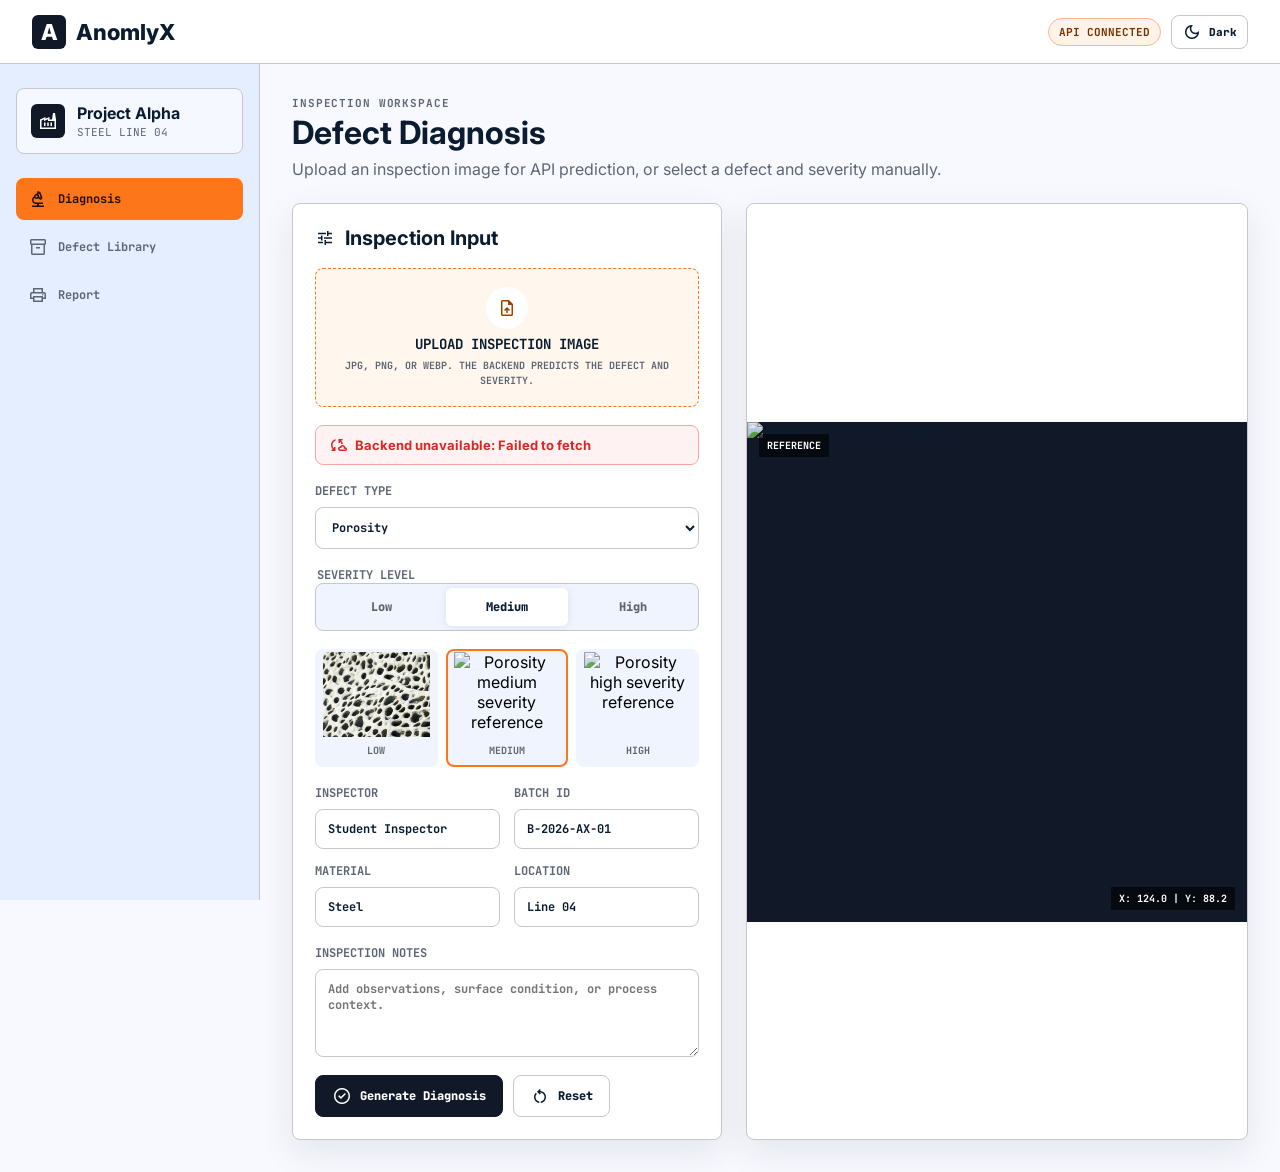
==== frontend/index.html @ fb71ba3e "improved frontend and backend" ====
<!DOCTYPE html>
<html lang="en">
<head>
  <meta charset="UTF-8">
  <meta name="viewport" content="width=device-width, initial-scale=1.0">
  <title>AnomlyX Diagnostic Prototype</title>
  <link rel="preconnect" href="https://fonts.googleapis.com">
  <link rel="preconnect" href="https://fonts.gstatic.com" crossorigin>
  <link href="https://fonts.googleapis.com/css2?family=Inter:wght@400;500;600;700;800&family=JetBrains+Mono:wght@500;700&family=Material+Symbols+Outlined:wght@400&display=swap" rel="stylesheet">
  <link rel="stylesheet" href="styles.css">
</head>
<body>
  <header class="topbar">
    <a class="brand" href="#diagnose" aria-label="AnomlyX home">
      <span class="brand-mark">A</span>
      <span>AnomlyX</span>
    </a>
    <div class="topbar-actions">
      <span class="prototype-badge">API Connected</span>
      <button class="theme-toggle" id="themeToggle" type="button" aria-label="Switch to dark mode">
        <span class="material-symbols-outlined" id="themeIcon">dark_mode</span>
        <span id="themeLabel">Dark</span>
      </button>
    </div>
  </header>

  <main class="app-shell">
    <aside class="sidebar">
      <section class="line-card">
        <span class="material-symbols-outlined">factory</span>
        <div>
          <strong>Project Alpha</strong>
          <small>Steel Line 04</small>
        </div>
      </section>
      <button class="side-link active" data-jump="diagnose">
        <span class="material-symbols-outlined">biotech</span>
        Diagnosis
      </button>
      <button class="side-link" data-jump="library">
        <span class="material-symbols-outlined">inventory_2</span>
        Defect Library
      </button>
      <button class="side-link" data-jump="report">
        <span class="material-symbols-outlined">print</span>
        Report
      </button>
    </aside>

    <section class="content">
      <section class="page active" id="page-diagnose" data-page="diagnose">
        <div class="page-header">
          <div>
            <p class="eyebrow">Inspection workspace</p>
            <h1>Defect Diagnosis</h1>
            <p>Upload an inspection image for API prediction, or select a defect and severity manually.</p>
          </div>
        </div>

        <div class="diagnosis-grid">
          <form class="panel input-panel" id="diagnosisForm">
            <div class="panel-title">
              <span class="material-symbols-outlined">tune</span>
              <h2>Inspection Input</h2>
            </div>

            <label class="upload-box" for="imageInput">
              <span class="material-symbols-outlined">upload_file</span>
              <strong id="uploadLabel">Upload inspection image</strong>
              <small>JPG, PNG, or WEBP. The backend predicts the defect and severity.</small>
              <input id="imageInput" type="file" accept="image/jpeg,image/png,image/webp">
            </label>

            <div class="api-status" id="apiStatus">
              <span class="material-symbols-outlined">cloud_sync</span>
              <span>Backend ready for image prediction.</span>
            </div>

            <label>
              Defect Type
              <select id="defectSelect"></select>
            </label>

            <fieldset>
              <legend>Severity Level</legend>
              <div class="segmented" id="severityGroup">
                <button type="button" data-severity="low">Low</button>
                <button type="button" data-severity="medium" class="active">Medium</button>
                <button type="button" data-severity="high">High</button>
              </div>
            </fieldset>

            <div class="thumb-row" id="severityThumbs" aria-label="Severity references"></div>

            <div class="form-grid">
              <label>
                Inspector
                <input id="inspectorInput" value="Student Inspector">
              </label>
              <label>
                Batch ID
                <input id="batchInput" value="B-2026-AX-01">
              </label>
              <label>
                Material
                <input id="materialInput" value="Steel">
              </label>
              <label>
                Location
                <input id="locationInput" value="Line 04">
              </label>
            </div>

            <label>
              Inspection Notes
              <textarea id="notesInput" rows="4" placeholder="Add observations, surface condition, or process context."></textarea>
            </label>

            <div class="button-row">
              <button type="button" class="primary-action" id="updateBtn">
                <span class="material-symbols-outlined">check_circle</span>
                Generate Diagnosis
              </button>
              <button type="reset" class="ghost-action" id="resetBtn">
                <span class="material-symbols-outlined">restart_alt</span>
                Reset
              </button>
            </div>
          </form>

          <article class="panel result-panel">
            <div class="result-visual">
              <img id="resultImage" alt="Selected defect reference">
              <span class="scan-label" id="resultSourceLabel">Reference</span>
              <span class="coordinate">X: 124.0 | Y: 88.2</span>
            </div>
          </article>
        </div>
      </section>

      <section class="page" id="page-library" data-page="library">
        <div class="page-header">
          <div>
            <p class="eyebrow">Reference database</p>
            <h1>Defect Library</h1>
            <p>Browse known metal defects and use any entry directly in the manual diagnosis workflow.</p>
          </div>
          <label class="search-box">
            <span class="material-symbols-outlined">search</span>
            <input id="librarySearch" placeholder="Search defects">
          </label>
        </div>
        <div class="library-grid" id="libraryGrid"></div>
      </section>

      <section class="page report-page" id="page-report" data-page="report">
        <div class="report-actions no-print">
          <button class="ghost-action" data-jump="diagnose">
            <span class="material-symbols-outlined">arrow_back</span>
            Back to Diagnosis
          </button>
          <button class="primary-action" id="reportPrintBtn">
            <span class="material-symbols-outlined">print</span>
            Print
          </button>
        </div>
        <article class="report-sheet" id="reportSheet">
          <header class="report-header">
            <div>
              <h1>AnomlyX</h1>
              <p>Industrial Metal Defect Diagnostic Report</p>
            </div>
            <div class="report-meta">
              <span id="reportId">AX-0001</span>
              <span id="reportDate"></span>
              <span id="reportInspector"></span>
            </div>
          </header>
          <div class="summary-table">
            <div><small>Defect Type</small><strong id="reportDefect"></strong></div>
            <div><small>Severity</small><strong id="reportSeverity"></strong></div>
            <div><small>Material</small><strong id="reportMaterial"></strong></div>
            <div><small>Batch ID</small><strong id="reportBatch"></strong></div>
          </div>
          <div class="report-content">
            <img id="reportImage" alt="Report defect reference">
            <div>
              <section>
                <h2>Root Cause Analysis</h2>
                <p id="reportRoot"></p>
              </section>
              <section>
                <h2>Recommended Remedy</h2>
                <p id="reportRemedy"></p>
              </section>
              <section>
                <h2>Inspector Notes</h2>
                <p id="reportNotes"></p>
              </section>
            </div>
          </div>
          <section class="report-checklist">
            <h2>Prevention Checklist</h2>
            <ul id="reportPrevention"></ul>
          </section>
        </article>
      </section>
    </section>
  </main>

  <div class="toast" id="toast" role="status" aria-live="polite"></div>

  <script src="script.js"></script>
</body>
</html>
---- frontend/styles.css ----
:root {
  --bg: #f8f9ff;
  --surface: #ffffff;
  --surface-low: #eff4ff;
  --surface-mid: #e5eeff;
  --surface-high: #d3e4fe;
  --text: #0b1c30;
  --muted: #5e6674;
  --border: #c6c6cd;
  --primary: #111827;
  --accent: #9d4300;
  --accent-strong: #fd761a;
  --green: #0f9f6e;
  --amber: #d97706;
  --red: #dc2626;
  --shadow: 0 12px 35px rgba(11, 28, 48, 0.09);
  --topbar-bg: rgba(255, 255, 255, 0.94);
  --line-card-bg: rgba(255, 255, 255, 0.62);
  --input-bg: #ffffff;
  --upload-bg: #fff7ed;
  --icon-surface: #ffffff;
  --badge-bg: #fff2e8;
  --badge-border: #ffb690;
  --badge-text: #783200;
  --radius: 8px;
}

body[data-theme="dark"] {
  --bg: #0f141b;
  --surface: #171d26;
  --surface-low: #202937;
  --surface-mid: #151c26;
  --surface-high: #2b3647;
  --text: #e8edf5;
  --muted: #a8b3c3;
  --border: #354153;
  --primary: #f4f7fb;
  --accent: #f59e0b;
  --accent-strong: #fb923c;
  --green: #34d399;
  --amber: #fbbf24;
  --red: #f87171;
  --shadow: 0 14px 36px rgba(0, 0, 0, 0.36);
  --topbar-bg: rgba(17, 24, 34, 0.94);
  --line-card-bg: rgba(32, 41, 55, 0.78);
  --input-bg: #111827;
  --upload-bg: #241b14;
  --icon-surface: #202937;
  --badge-bg: #241b14;
  --badge-border: #7c3b12;
  --badge-text: #fed7aa;
}

* {
  box-sizing: border-box;
}

html {
  scroll-behavior: smooth;
}

body {
  margin: 0;
  min-height: 100vh;
  background: var(--bg);
  color: var(--text);
  font-family: Inter, system-ui, -apple-system, BlinkMacSystemFont, "Segoe UI", sans-serif;
}

button,
input,
select,
textarea {
  font: inherit;
}

button {
  cursor: pointer;
}

.material-symbols-outlined {
  font-size: 20px;
  vertical-align: middle;
}

.topbar {
  position: sticky;
  top: 0;
  z-index: 20;
  display: flex;
  align-items: center;
  justify-content: space-between;
  height: 64px;
  padding: 0 32px;
  background: var(--topbar-bg);
  border-bottom: 1px solid var(--border);
  backdrop-filter: blur(10px);
}

.brand {
  display: inline-flex;
  align-items: center;
  gap: 10px;
  color: var(--text);
  font-size: 22px;
  font-weight: 800;
  text-decoration: none;
}

.brand-mark {
  display: grid;
  width: 34px;
  height: 34px;
  place-items: center;
  border-radius: 6px;
  background: var(--primary);
  color: var(--surface);
  font-weight: 800;
}

.topnav {
  display: flex;
  align-items: center;
  gap: 18px;
}

.topnav a {
  color: var(--muted);
  font-family: "JetBrains Mono", monospace;
  font-size: 12px;
  font-weight: 700;
  text-decoration: none;
}

.topnav a.active,
.topnav a:hover {
  color: var(--accent);
}

.topbar-actions {
  display: inline-flex;
  align-items: center;
  gap: 10px;
  margin-left: auto;
}

.prototype-badge {
  display: inline-flex;
  align-items: center;
  min-height: 28px;
  padding: 0 10px;
  border: 1px solid var(--badge-border);
  border-radius: 999px;
  background: var(--badge-bg);
  color: var(--badge-text);
  font-family: "JetBrains Mono", monospace;
  font-size: 11px;
  font-weight: 700;
  text-transform: uppercase;
}

.theme-toggle {
  display: inline-flex;
  align-items: center;
  justify-content: center;
  gap: 7px;
  min-height: 34px;
  border: 1px solid var(--border);
  border-radius: var(--radius);
  background: var(--surface);
  color: var(--text);
  padding: 0 10px;
  font-family: "JetBrains Mono", monospace;
  font-size: 11px;
  font-weight: 800;
}

.theme-toggle:hover {
  border-color: var(--accent-strong);
  color: var(--accent);
}

.app-shell {
  display: grid;
  grid-template-columns: 260px minmax(0, 1fr);
  min-height: calc(100vh - 64px);
}

.sidebar {
  position: sticky;
  top: 64px;
  height: calc(100vh - 64px);
  padding: 24px 16px;
  background: var(--surface-mid);
  border-right: 1px solid var(--border);
}

.line-card {
  display: flex;
  align-items: center;
  gap: 12px;
  margin-bottom: 24px;
  padding: 14px;
  border: 1px solid var(--border);
  border-radius: var(--radius);
  background: var(--line-card-bg);
}

.line-card .material-symbols-outlined {
  display: grid;
  width: 34px;
  height: 34px;
  place-items: center;
  border-radius: 6px;
  background: var(--primary);
  color: var(--surface);
}

.line-card strong,
.line-card small {
  display: block;
}

.line-card small {
  margin-top: 2px;
  color: var(--muted);
  font-family: "JetBrains Mono", monospace;
  font-size: 11px;
  text-transform: uppercase;
}

.side-link {
  display: flex;
  width: 100%;
  align-items: center;
  gap: 10px;
  margin-bottom: 6px;
  padding: 11px 12px;
  border: 0;
  border-radius: var(--radius);
  background: transparent;
  color: var(--muted);
  font-family: "JetBrains Mono", monospace;
  font-size: 12px;
  font-weight: 700;
  text-align: left;
}

.side-link.active,
.side-link:hover {
  background: var(--accent-strong);
  color: #241000;
}

.content {
  min-width: 0;
  padding: 32px;
}

.page {
  display: none;
}

.page.active {
  display: block;
}

.page-header {
  display: flex;
  align-items: flex-end;
  justify-content: space-between;
  gap: 24px;
  margin-bottom: 24px;
}

.page-header h1 {
  margin: 4px 0 8px;
  font-size: 32px;
  line-height: 1.16;
}

.page-header p {
  max-width: 760px;
  margin: 0;
  color: var(--muted);
}

.eyebrow {
  margin: 0;
  color: var(--accent);
  font-family: "JetBrains Mono", monospace;
  font-size: 11px;
  font-weight: 700;
  letter-spacing: 0.08em;
  text-transform: uppercase;
}

.diagnosis-grid {
  display: grid;
  grid-template-columns: minmax(320px, 430px) minmax(0, 1fr);
  gap: 24px;
}

.panel {
  border: 1px solid var(--border);
  border-radius: var(--radius);
  background: var(--surface);
  box-shadow: var(--shadow);
}

.input-panel {
  display: flex;
  flex-direction: column;
  gap: 18px;
  padding: 22px;
}

.panel-title {
  display: flex;
  align-items: center;
  gap: 10px;
}

.panel-title h2 {
  margin: 0;
  font-size: 20px;
}

label,
fieldset {
  display: flex;
  flex-direction: column;
  gap: 8px;
  margin: 0;
  border: 0;
  padding: 0;
  color: var(--muted);
  font-family: "JetBrains Mono", monospace;
  font-size: 12px;
  font-weight: 700;
  text-transform: uppercase;
}

input,
select,
textarea {
  width: 100%;
  border: 1px solid var(--border);
  border-radius: var(--radius);
  background: var(--input-bg);
  color: var(--text);
  padding: 11px 12px;
  outline: none;
}

textarea {
  resize: vertical;
}

input:focus,
select:focus,
textarea:focus {
  border-color: var(--accent-strong);
  box-shadow: 0 0 0 3px rgba(253, 118, 26, 0.18);
}

.segmented {
  display: grid;
  grid-template-columns: repeat(3, 1fr);
  gap: 4px;
  padding: 4px;
  border: 1px solid var(--border);
  border-radius: var(--radius);
  background: var(--surface-low);
}

.segmented button {
  min-height: 38px;
  border: 0;
  border-radius: 6px;
  background: transparent;
  color: var(--muted);
  font-weight: 800;
}

.segmented button.active {
  background: var(--surface);
  color: var(--text);
  box-shadow: 0 1px 8px rgba(11, 28, 48, 0.08);
}

.upload-box {
  display: grid;
  gap: 6px;
  place-items: center;
  min-height: 132px;
  padding: 18px;
  border: 1px dashed var(--accent-strong);
  border-radius: var(--radius);
  background: var(--upload-bg);
  color: var(--text);
  text-align: center;
  cursor: pointer;
}

.upload-box .material-symbols-outlined {
  display: grid;
  width: 42px;
  height: 42px;
  place-items: center;
  border-radius: 50%;
  background: var(--icon-surface);
  color: var(--accent);
}

.upload-box strong {
  max-width: 100%;
  overflow: hidden;
  font-size: 14px;
  text-overflow: ellipsis;
  white-space: nowrap;
}

.upload-box small {
  max-width: 360px;
  color: var(--muted);
  line-height: 1.45;
}

.upload-box input {
  position: absolute;
  width: 1px;
  height: 1px;
  opacity: 0;
  pointer-events: none;
}

.api-status {
  display: flex;
  align-items: center;
  gap: 8px;
  min-height: 38px;
  padding: 9px 11px;
  border: 1px solid var(--border);
  border-radius: var(--radius);
  background: var(--surface-low);
  color: var(--muted);
  font-size: 13px;
  font-weight: 700;
}

.api-status[data-status="loading"] {
  border-color: #93c5fd;
  background: #eff6ff;
  color: #1d4ed8;
}

.api-status[data-status="success"] {
  border-color: #86efac;
  background: #f0fdf4;
  color: var(--green);
}

.api-status[data-status="warning"] {
  border-color: #fcd34d;
  background: #fffbeb;
  color: var(--amber);
}

.api-status[data-status="error"] {
  border-color: #fca5a5;
  background: #fef2f2;
  color: var(--red);
}

.thumb-row {
  display: grid;
  grid-template-columns: repeat(3, 1fr);
  gap: 8px;
}

.severity-thumb {
  overflow: hidden;
  border: 2px solid transparent;
  border-radius: var(--radius);
  background: var(--surface-low);
}

.severity-thumb.active {
  border-color: var(--accent-strong);
}

.severity-thumb img {
  display: block;
  width: 100%;
  aspect-ratio: 1.25;
  object-fit: cover;
  filter: grayscale(0.2);
}

.severity-thumb span {
  display: block;
  padding: 7px;
  color: var(--muted);
  font-family: "JetBrains Mono", monospace;
  font-size: 10px;
  font-weight: 700;
  text-align: center;
  text-transform: uppercase;
}

.form-grid {
  display: grid;
  grid-template-columns: repeat(2, minmax(0, 1fr));
  gap: 14px;
}

.button-row {
  display: flex;
  flex-wrap: wrap;
  gap: 10px;
}

.primary-action,
.ghost-action {
  display: inline-flex;
  align-items: center;
  justify-content: center;
  gap: 8px;
  min-height: 42px;
  border-radius: var(--radius);
  padding: 0 16px;
  font-family: "JetBrains Mono", monospace;
  font-size: 12px;
  font-weight: 800;
}

.primary-action {
  border: 1px solid var(--primary);
  background: var(--primary);
  color: var(--surface);
}

.ghost-action {
  border: 1px solid var(--border);
  background: var(--surface);
  color: var(--text);
}

.primary-action:hover,
.ghost-action:hover {
  transform: translateY(-1px);
}

.result-panel {
  display: grid;
  place-items: center;
  overflow: hidden;
}

.result-visual {
  position: relative;
  width: min(100%, 560px);
  aspect-ratio: 1;
  justify-self: center;
  background: var(--primary);
}

.result-visual img {
  display: block;
  width: 100%;
  height: 100%;
  object-fit: cover;
  opacity: 0.9;
}

.scan-label,
.coordinate {
  position: absolute;
  padding: 5px 8px;
  background: rgba(0, 0, 0, 0.62);
  color: white;
  font-family: "JetBrains Mono", monospace;
  font-size: 10px;
  font-weight: 700;
}

.scan-label {
  top: 12px;
  left: 12px;
  text-transform: uppercase;
}

.coordinate {
  right: 12px;
  bottom: 12px;
}

.result-body {
  display: flex;
  flex-direction: column;
  gap: 18px;
  padding: 24px;
}

.result-heading {
  display: flex;
  align-items: flex-start;
  justify-content: space-between;
  gap: 16px;
  border-bottom: 1px solid var(--border);
  padding-bottom: 16px;
}

.result-heading h2 {
  margin: 4px 0 0;
  font-size: 28px;
}

.severity-pill {
  display: inline-flex;
  align-items: center;
  min-height: 30px;
  padding: 0 11px;
  border-radius: 999px;
  font-family: "JetBrains Mono", monospace;
  font-size: 11px;
  font-weight: 800;
  text-transform: uppercase;
}

.severity-pill.low {
  background: #d1fae5;
  color: #065f46;
}

.severity-pill.medium {
  background: #fef3c7;
  color: #92400e;
}

.severity-pill.high {
  background: #fee2e2;
  color: #991b1b;
}

.result-section {
  display: grid;
  grid-template-columns: 30px minmax(0, 1fr);
  gap: 12px;
}

.result-section .material-symbols-outlined {
  color: var(--accent);
}

.result-section h3 {
  margin: 0 0 5px;
  font-size: 14px;
}

.result-section p,
.result-section ul {
  margin: 0;
  color: var(--muted);
  line-height: 1.58;
}

.result-section ul {
  padding-left: 18px;
}

.search-box {
  position: relative;
  display: block;
  width: min(100%, 320px);
  text-transform: none;
}

.search-box .material-symbols-outlined {
  position: absolute;
  top: 50%;
  left: 11px;
  color: var(--muted);
  transform: translateY(-50%);
}

.search-box input {
  padding-left: 40px;
}

.library-grid {
  display: grid;
  grid-template-columns: repeat(3, minmax(0, 1fr));
  gap: 18px;
}

.defect-card {
  overflow: hidden;
  border: 1px solid var(--border);
  border-radius: var(--radius);
  background: var(--surface);
  box-shadow: 0 8px 20px rgba(11, 28, 48, 0.06);
}

.defect-card-body {
  padding: 16px;
}

.defect-card h2 {
  margin: 0 0 8px;
  font-size: 18px;
}

.defect-card p {
  margin: 0 0 14px;
  color: var(--muted);
  line-height: 1.5;
}

.defect-image-grid {
  display: grid;
  grid-template-columns: repeat(3, 1fr);
  gap: 1px;
  background: var(--border);
}

.defect-severity-image {
  position: relative;
  overflow: hidden;
  min-width: 0;
  border: 0;
  background: var(--surface-low);
  padding: 0;
}

.defect-severity-image img {
  display: block;
  width: 100%;
  aspect-ratio: 1.08;
  object-fit: cover;
  transition: transform 180ms ease;
}

.defect-severity-image:hover img {
  transform: scale(1.04);
}

.defect-severity-image span {
  position: absolute;
  right: 6px;
  bottom: 6px;
  padding: 4px 6px;
  border-radius: 999px;
  font-family: "JetBrains Mono", monospace;
  font-size: 9px;
  font-weight: 800;
  text-align: center;
  text-transform: uppercase;
}

.defect-severity-image .low {
  background: #d1fae5;
  color: #065f46;
}

.defect-severity-image .medium {
  background: #fef3c7;
  color: #92400e;
}

.defect-severity-image .high {
  background: #fee2e2;
  color: #991b1b;
}

.report-page {
  max-width: 960px;
  margin: 0 auto;
}

.report-actions {
  display: flex;
  justify-content: space-between;
  margin-bottom: 18px;
}

.report-sheet {
  padding: 42px;
  border: 1px solid var(--border);
  border-radius: var(--radius);
  background: var(--surface);
  box-shadow: var(--shadow);
}

.report-header {
  display: flex;
  justify-content: space-between;
  gap: 24px;
  border-bottom: 1px solid var(--border);
  padding-bottom: 22px;
}

.report-header h1 {
  margin: 0;
  font-size: 32px;
}

.report-header p,
.report-meta {
  color: var(--muted);
}

.report-meta {
  display: flex;
  flex-direction: column;
  gap: 4px;
  font-family: "JetBrains Mono", monospace;
  font-size: 12px;
  font-weight: 700;
  text-align: right;
}

.summary-table {
  display: grid;
  grid-template-columns: repeat(4, 1fr);
  margin: 22px 0;
  background: var(--surface-low);
  border-radius: var(--radius);
  padding: 16px;
}

.summary-table div + div {
  border-left: 1px solid var(--border);
  padding-left: 16px;
}

.summary-table small {
  display: block;
  color: var(--muted);
  font-family: "JetBrains Mono", monospace;
  font-size: 10px;
  font-weight: 800;
  text-transform: uppercase;
}

.summary-table strong {
  display: block;
  margin-top: 4px;
  font-size: 18px;
}

.report-content {
  display: grid;
  grid-template-columns: 42% minmax(0, 1fr);
  gap: 24px;
}

.report-content img {
  width: 100%;
  height: 100%;
  min-height: 300px;
  border-radius: var(--radius);
  object-fit: cover;
}

.report-content h2,
.report-checklist h2 {
  margin: 0 0 8px;
  font-size: 18px;
}

.report-content p {
  margin: 0 0 18px;
  color: var(--muted);
  line-height: 1.6;
}

.report-checklist {
  margin-top: 24px;
  padding: 18px;
  border-radius: var(--radius);
  background: var(--surface-low);
}

.report-checklist ul {
  margin: 0;
  columns: 2;
  color: var(--muted);
  line-height: 1.7;
}

.toast {
  position: fixed;
  right: 24px;
  bottom: 24px;
  z-index: 30;
  max-width: 320px;
  padding: 13px 16px;
  border-radius: var(--radius);
  background: var(--primary);
  color: white;
  box-shadow: var(--shadow);
  opacity: 0;
  transform: translateY(12px);
  transition: opacity 180ms ease, transform 180ms ease;
  pointer-events: none;
}

.toast.show {
  opacity: 1;
  transform: translateY(0);
}

@media (max-width: 1020px) {
  .app-shell,
  .diagnosis-grid,
  .report-content {
    grid-template-columns: 1fr;
  }

  .sidebar {
    display: none;
  }

  .library-grid {
    grid-template-columns: repeat(2, minmax(0, 1fr));
  }

  .result-visual {
    width: min(100%, 520px);
  }
}

@media (max-width: 720px) {
  .topbar {
    height: auto;
    flex-wrap: wrap;
    gap: 12px;
    padding: 14px 16px;
  }

  .topnav {
    order: 3;
    width: 100%;
    overflow-x: auto;
    padding-bottom: 2px;
  }

  .content {
    padding: 20px 16px;
  }

  .page-header,
  .report-header,
  .report-actions {
    align-items: stretch;
    flex-direction: column;
  }

  .page-header h1 {
    font-size: 26px;
  }

  .library-grid,
  .form-grid,
  .summary-table {
    grid-template-columns: 1fr;
  }

  .summary-table div + div {
    border-left: 0;
    border-top: 1px solid var(--border);
    padding-top: 12px;
    padding-left: 0;
  }

  .report-sheet {
    padding: 22px;
  }

  .report-meta {
    text-align: left;
  }

  .report-checklist ul {
    columns: 1;
  }
}

@media print {
  .topbar,
  .sidebar,
  .no-print,
  .toast {
    display: none !important;
  }

  .app-shell {
    display: block;
  }

  .content {
    padding: 0;
  }

  .page {
    display: none !important;
  }

  #page-report {
    display: block !important;
  }

  .report-sheet {
    border: 0;
    box-shadow: none;
  }
}
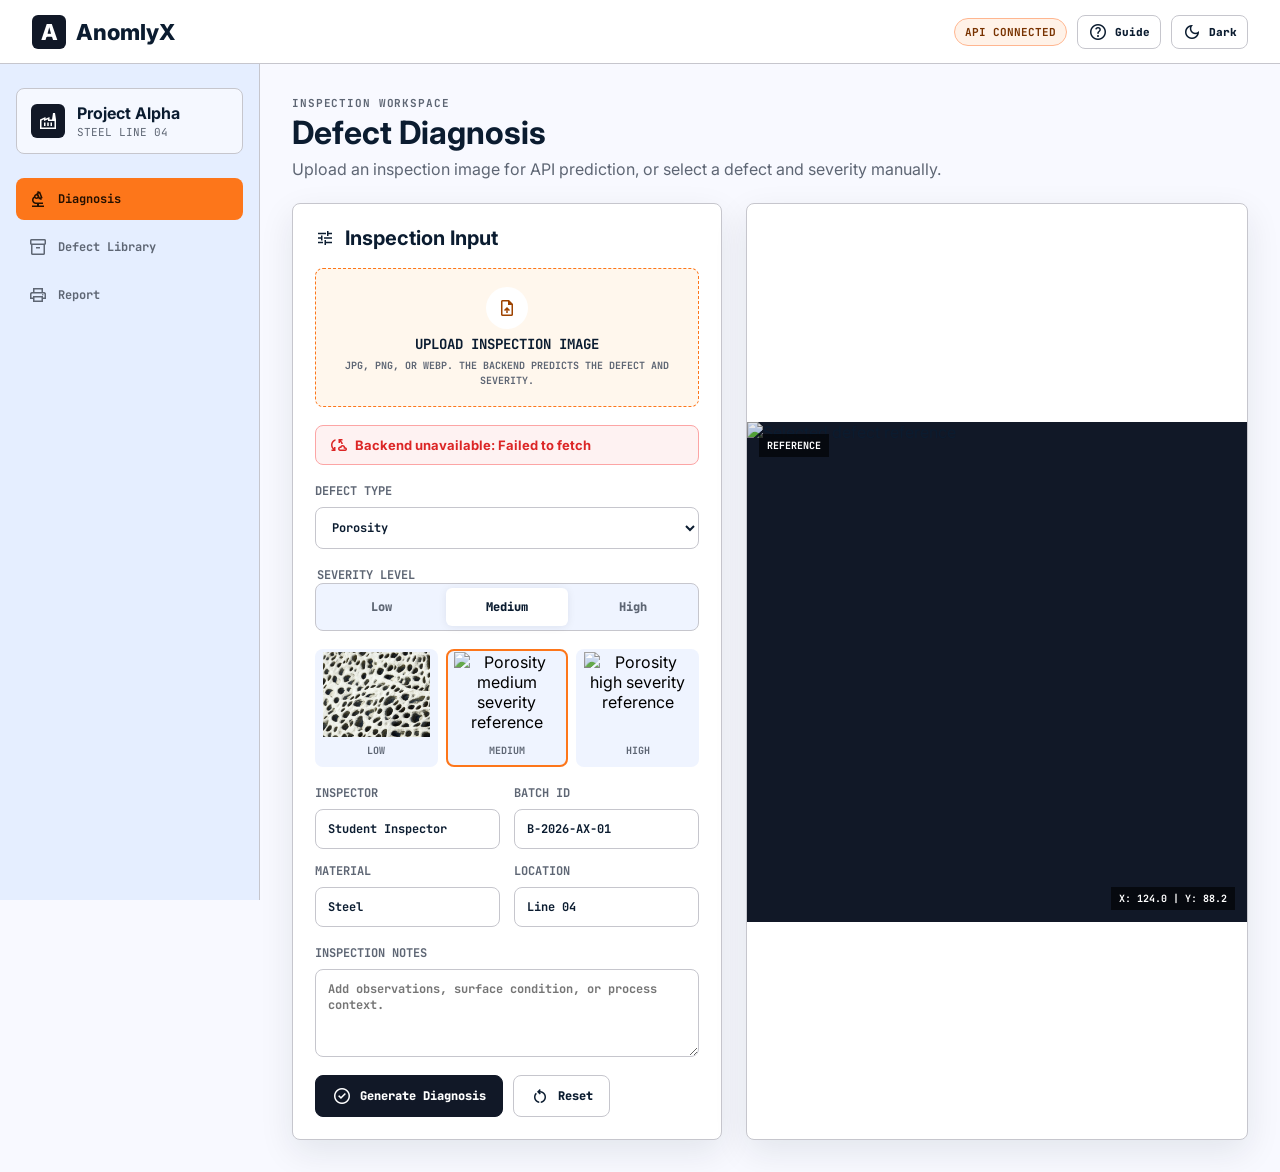
==== commit a70860d7: "add topbar guide button" ====
--- a/frontend/index.html
+++ b/frontend/index.html
@@ -17,6 +17,10 @@
     </a>
     <div class="topbar-actions">
       <span class="prototype-badge">API Connected</span>
+      <button class="topbar-button" id="guideButton" type="button" aria-haspopup="dialog" aria-controls="guideModal">
+        <span class="material-symbols-outlined">help</span>
+        <span>Guide</span>
+      </button>
       <button class="theme-toggle" id="themeToggle" type="button" aria-label="Switch to dark mode">
         <span class="material-symbols-outlined" id="themeIcon">dark_mode</span>
         <span id="themeLabel">Dark</span>
@@ -208,6 +212,65 @@
     </section>
   </main>
 
+  <div class="guide-modal" id="guideModal" role="dialog" aria-modal="true" aria-labelledby="guideTitle" hidden>
+    <div class="guide-dialog">
+      <header class="guide-header">
+        <div>
+          <p class="eyebrow">Workflow guide</p>
+          <h2 id="guideTitle">How to use AnomlyX</h2>
+        </div>
+        <button class="icon-button" type="button" data-guide-close aria-label="Close guide">
+          <span class="material-symbols-outlined">close</span>
+        </button>
+      </header>
+
+      <ol class="guide-steps">
+        <li>
+          <span class="material-symbols-outlined">upload_file</span>
+          <div>
+            <strong>Upload an inspection image</strong>
+            <p>Select a JPG, PNG, or WEBP image. The API sends it to the model and applies the predicted defect and severity.</p>
+          </div>
+        </li>
+        <li>
+          <span class="material-symbols-outlined">tune</span>
+          <div>
+            <strong>Adjust manual inputs</strong>
+            <p>Use the defect selector, severity controls, and reference thumbnails when you need to correct or test the diagnosis manually.</p>
+          </div>
+        </li>
+        <li>
+          <span class="material-symbols-outlined">edit_note</span>
+          <div>
+            <strong>Add inspection details</strong>
+            <p>Fill inspector, batch, material, location, and notes so the report has the right production context.</p>
+          </div>
+        </li>
+        <li>
+          <span class="material-symbols-outlined">check_circle</span>
+          <div>
+            <strong>Generate the diagnosis</strong>
+            <p>Click Generate Diagnosis to open the report with the selected image, root cause, remedy, and prevention checklist.</p>
+          </div>
+        </li>
+        <li>
+          <span class="material-symbols-outlined">print</span>
+          <div>
+            <strong>Print or review the report</strong>
+            <p>Use Print on the report page, or go back to Diagnosis to revise the inputs and regenerate the report.</p>
+          </div>
+        </li>
+      </ol>
+
+      <div class="guide-footer">
+        <button class="primary-action" type="button" data-guide-close>
+          <span class="material-symbols-outlined">done</span>
+          Got it
+        </button>
+      </div>
+    </div>
+  </div>
+
   <div class="toast" id="toast" role="status" aria-live="polite"></div>
 
   <script src="script.js"></script>
--- a/frontend/styles.css
+++ b/frontend/styles.css
@@ -78,6 +78,10 @@
   cursor: pointer;
 }
 
+body.guide-open {
+  overflow: hidden;
+}
+
 .material-symbols-outlined {
   font-size: 20px;
   vertical-align: middle;
@@ -159,6 +163,7 @@
   text-transform: uppercase;
 }
 
+.topbar-button,
 .theme-toggle {
   display: inline-flex;
   align-items: center;
@@ -175,7 +180,25 @@
   font-weight: 800;
 }
 
+.topbar-button:hover,
 .theme-toggle:hover {
+  border-color: var(--accent-strong);
+  color: var(--accent);
+}
+
+.icon-button {
+  display: grid;
+  width: 38px;
+  height: 38px;
+  flex: 0 0 auto;
+  place-items: center;
+  border: 1px solid var(--border);
+  border-radius: var(--radius);
+  background: var(--surface);
+  color: var(--text);
+}
+
+.icon-button:hover {
   border-color: var(--accent-strong);
   color: var(--accent);
 }
@@ -890,6 +913,106 @@
   line-height: 1.7;
 }
 
+.guide-modal {
+  position: fixed;
+  inset: 0;
+  z-index: 40;
+  display: grid;
+  place-items: center;
+  padding: 24px;
+  background: rgba(8, 13, 22, 0.62);
+}
+
+.guide-modal[hidden] {
+  display: none;
+}
+
+.guide-dialog {
+  width: min(100%, 720px);
+  max-height: min(720px, calc(100vh - 48px));
+  overflow: auto;
+  border: 1px solid var(--border);
+  border-radius: var(--radius);
+  background: var(--surface);
+  color: var(--text);
+  box-shadow: var(--shadow);
+}
+
+.guide-header {
+  position: sticky;
+  top: 0;
+  z-index: 1;
+  display: flex;
+  align-items: flex-start;
+  justify-content: space-between;
+  gap: 16px;
+  padding: 22px 22px 16px;
+  border-bottom: 1px solid var(--border);
+  background: var(--surface);
+}
+
+.guide-header h2 {
+  margin: 4px 0 0;
+  font-size: 24px;
+}
+
+.guide-steps {
+  display: grid;
+  gap: 0;
+  margin: 0;
+  padding: 6px 22px 8px;
+  list-style: none;
+  counter-reset: guide-step;
+}
+
+.guide-steps li {
+  counter-increment: guide-step;
+  display: grid;
+  grid-template-columns: 42px minmax(0, 1fr);
+  gap: 14px;
+  padding: 16px 0;
+  border-bottom: 1px solid var(--border);
+}
+
+.guide-steps li:last-child {
+  border-bottom: 0;
+}
+
+.guide-steps li > .material-symbols-outlined {
+  display: grid;
+  width: 42px;
+  height: 42px;
+  place-items: center;
+  border-radius: var(--radius);
+  background: var(--surface-low);
+  color: var(--accent);
+}
+
+.guide-steps strong {
+  display: block;
+  margin-bottom: 5px;
+  font-size: 15px;
+}
+
+.guide-steps strong::before {
+  content: counter(guide-step) ". ";
+  color: var(--accent);
+  font-family: "JetBrains Mono", monospace;
+}
+
+.guide-steps p {
+  margin: 0;
+  color: var(--muted);
+  line-height: 1.55;
+}
+
+.guide-footer {
+  display: flex;
+  justify-content: flex-end;
+  padding: 16px 22px 22px;
+  border-top: 1px solid var(--border);
+}
+
 .toast {
   position: fixed;
   right: 24px;
@@ -940,6 +1063,11 @@
     padding: 14px 16px;
   }
 
+  .topbar-actions {
+    flex-wrap: wrap;
+    justify-content: flex-end;
+  }
+
   .topnav {
     order: 3;
     width: 100%;
@@ -986,11 +1114,31 @@
   .report-checklist ul {
     columns: 1;
   }
+
+  .guide-modal {
+    padding: 14px;
+  }
+
+  .guide-dialog {
+    max-height: calc(100vh - 28px);
+  }
+
+  .guide-header,
+  .guide-footer {
+    padding-right: 16px;
+    padding-left: 16px;
+  }
+
+  .guide-steps {
+    padding-right: 16px;
+    padding-left: 16px;
+  }
 }
 
 @media print {
   .topbar,
   .sidebar,
+  .guide-modal,
   .no-print,
   .toast {
     display: none !important;
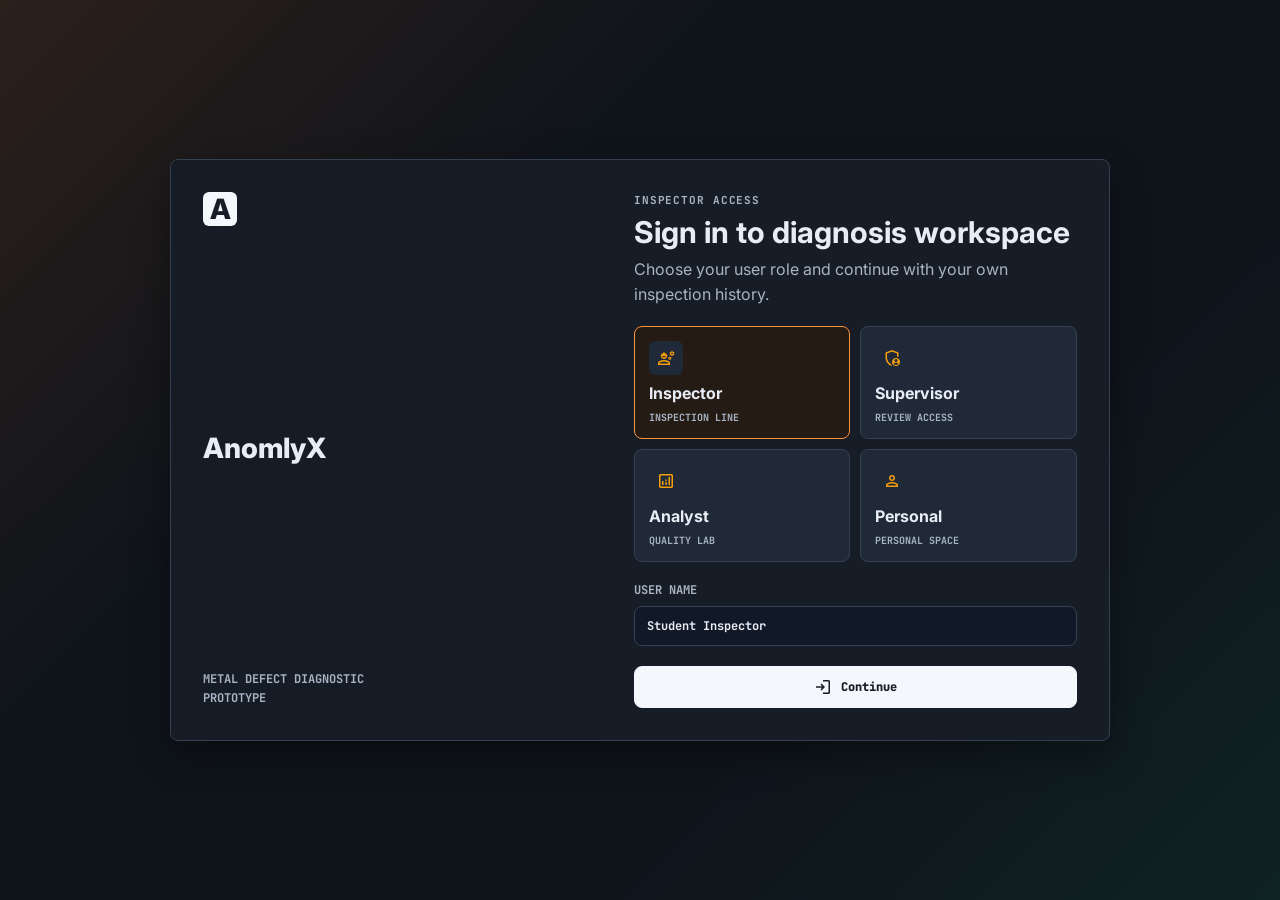
==== commit 597e1c7e: "remove old virtual environment and add login page" ====
--- a/frontend/index.html
+++ b/frontend/index.html
@@ -9,7 +9,35 @@
   <link href="https://fonts.googleapis.com/css2?family=Inter:wght@400;500;600;700;800&family=JetBrains+Mono:wght@500;700&family=Material+Symbols+Outlined:wght@400&display=swap" rel="stylesheet">
   <link rel="stylesheet" href="styles.css">
 </head>
-<body>
+<body class="auth-pending" data-theme="dark">
+  <section class="login-view" id="loginView" aria-labelledby="loginTitle">
+    <div class="login-shell">
+      <div class="login-brand">
+        <span class="brand-mark">A</span>
+        <span>AnomlyX</span>
+      </div>
+      <form class="login-card" id="loginForm">
+        <div>
+          <p class="eyebrow">Inspector access</p>
+          <h1 id="loginTitle">Sign in to diagnosis workspace</h1>
+          <p>Choose your user role and continue with your own inspection history.</p>
+        </div>
+
+        <div class="login-users" id="loginRoleGroup" aria-label="User role"></div>
+
+        <label>
+          User Name
+          <input id="loginNameInput" autocomplete="name" placeholder="Enter inspector name">
+        </label>
+
+        <button class="primary-action login-submit" type="submit">
+          <span class="material-symbols-outlined">login</span>
+          Continue
+        </button>
+      </form>
+    </div>
+  </section>
+
   <header class="topbar">
     <a class="brand" href="#diagnose" aria-label="AnomlyX home">
       <span class="brand-mark">A</span>
@@ -17,9 +45,17 @@
     </a>
     <div class="topbar-actions">
       <span class="prototype-badge">API Connected</span>
+      <span class="user-chip">
+        <span class="material-symbols-outlined">account_circle</span>
+        <span id="authUserName">Guest</span>
+      </span>
       <button class="topbar-button" id="guideButton" type="button" aria-haspopup="dialog" aria-controls="guideModal">
         <span class="material-symbols-outlined">help</span>
         <span>Guide</span>
+      </button>
+      <button class="topbar-button" id="logoutButton" type="button">
+        <span class="material-symbols-outlined">logout</span>
+        <span>Logout</span>
       </button>
       <button class="theme-toggle" id="themeToggle" type="button" aria-label="Switch to dark mode">
         <span class="material-symbols-outlined" id="themeIcon">dark_mode</span>
@@ -44,6 +80,10 @@
       <button class="side-link" data-jump="library">
         <span class="material-symbols-outlined">inventory_2</span>
         Defect Library
+      </button>
+      <button class="side-link" data-jump="history">
+        <span class="material-symbols-outlined">history</span>
+        History
       </button>
       <button class="side-link" data-jump="report">
         <span class="material-symbols-outlined">print</span>
@@ -157,6 +197,33 @@
         <div class="library-grid" id="libraryGrid"></div>
       </section>
 
+      <section class="page" id="page-history" data-page="history">
+        <div class="page-header">
+          <div>
+            <p class="eyebrow">Saved inspections</p>
+            <h1>History</h1>
+            <p>Review generated diagnoses saved for each inspector.</p>
+          </div>
+          <label class="search-box">
+            Inspector
+            <select id="historyUserFilter"></select>
+          </label>
+        </div>
+        <div class="history-toolbar">
+          <span id="historyCount">0 saved records</span>
+          <button class="ghost-action" id="clearHistoryBtn" type="button">
+            <span class="material-symbols-outlined">delete</span>
+            Clear History
+          </button>
+        </div>
+        <div class="history-grid" id="historyGrid"></div>
+        <div class="empty-state" id="historyEmpty">
+          <span class="material-symbols-outlined">history</span>
+          <strong>No saved diagnoses yet</strong>
+          <p>Generated reports will appear here automatically.</p>
+        </div>
+      </section>
+
       <section class="page report-page" id="page-report" data-page="report">
         <div class="report-actions no-print">
           <button class="ghost-action" data-jump="diagnose">
--- a/frontend/styles.css
+++ b/frontend/styles.css
@@ -82,9 +82,157 @@
   overflow: hidden;
 }
 
+body.auth-pending .topbar,
+body.auth-pending .app-shell {
+  display: none;
+}
+
 .material-symbols-outlined {
   font-size: 20px;
   vertical-align: middle;
+}
+
+.login-view {
+  display: grid;
+  min-height: 100vh;
+  place-items: center;
+  padding: 24px;
+  background:
+    linear-gradient(135deg, rgba(253, 118, 26, 0.12), transparent 34%),
+    linear-gradient(315deg, rgba(15, 159, 110, 0.1), transparent 32%),
+    var(--bg);
+}
+
+body:not(.auth-pending) .login-view {
+  display: none;
+}
+
+.login-shell {
+  display: grid;
+  width: min(100%, 940px);
+  grid-template-columns: minmax(220px, 0.85fr) minmax(320px, 1fr);
+  overflow: hidden;
+  border: 1px solid var(--border);
+  border-radius: var(--radius);
+  background: var(--surface);
+  box-shadow: var(--shadow);
+}
+
+.login-brand {
+  display: flex;
+  min-height: 100%;
+  flex-direction: column;
+  justify-content: space-between;
+  gap: 28px;
+  padding: 32px;
+  background: var(--surface-mid);
+  color: var(--text);
+  font-size: 28px;
+  font-weight: 800;
+}
+
+.login-brand::after {
+  content: "Metal Defect Diagnostic Prototype";
+  max-width: 220px;
+  color: var(--muted);
+  font-family: "JetBrains Mono", monospace;
+  font-size: 12px;
+  font-weight: 700;
+  line-height: 1.6;
+  text-transform: uppercase;
+}
+
+.login-card {
+  display: flex;
+  flex-direction: column;
+  gap: 20px;
+  padding: 32px;
+}
+
+.login-card h1 {
+  margin: 6px 0 8px;
+  font-size: 30px;
+  line-height: 1.14;
+}
+
+.login-card p {
+  margin: 0;
+  color: var(--muted);
+  line-height: 1.55;
+}
+
+.login-users {
+  display: grid;
+  grid-template-columns: repeat(2, minmax(0, 1fr));
+  gap: 10px;
+}
+
+.login-user {
+  display: grid;
+  min-height: 104px;
+  gap: 8px;
+  align-content: center;
+  border: 1px solid var(--border);
+  border-radius: var(--radius);
+  background: var(--surface-low);
+  color: var(--text);
+  padding: 14px;
+  text-align: left;
+}
+
+.login-user .material-symbols-outlined {
+  display: grid;
+  width: 34px;
+  height: 34px;
+  place-items: center;
+  border-radius: 6px;
+  background: var(--icon-surface);
+  color: var(--accent);
+}
+
+.login-user strong,
+.login-user small {
+  display: block;
+}
+
+.login-user small {
+  color: var(--muted);
+  font-family: "JetBrains Mono", monospace;
+  font-size: 10px;
+  font-weight: 700;
+  text-transform: uppercase;
+}
+
+.login-user.active,
+.login-user:hover {
+  border-color: var(--accent-strong);
+  background: var(--upload-bg);
+}
+
+.login-submit {
+  width: 100%;
+}
+
+.user-chip {
+  display: inline-flex;
+  align-items: center;
+  gap: 7px;
+  min-height: 34px;
+  max-width: 220px;
+  border: 1px solid var(--border);
+  border-radius: var(--radius);
+  background: var(--surface);
+  color: var(--text);
+  padding: 0 10px;
+  font-family: "JetBrains Mono", monospace;
+  font-size: 11px;
+  font-weight: 800;
+}
+
+.user-chip span:last-child {
+  overflow: hidden;
+  text-overflow: ellipsis;
+  white-space: nowrap;
 }
 
 .topbar {
@@ -797,6 +945,128 @@
   color: #991b1b;
 }
 
+.history-toolbar {
+  display: flex;
+  align-items: center;
+  justify-content: space-between;
+  gap: 14px;
+  margin-bottom: 16px;
+  color: var(--muted);
+  font-family: "JetBrains Mono", monospace;
+  font-size: 12px;
+  font-weight: 800;
+  text-transform: uppercase;
+}
+
+.history-grid {
+  display: grid;
+  grid-template-columns: repeat(2, minmax(0, 1fr));
+  gap: 18px;
+}
+
+.history-card {
+  overflow: hidden;
+  border: 1px solid var(--border);
+  border-radius: var(--radius);
+  background: var(--surface);
+  box-shadow: 0 8px 20px rgba(11, 28, 48, 0.06);
+}
+
+.history-card > img {
+  display: block;
+  width: 100%;
+  aspect-ratio: 2.2;
+  background: var(--primary);
+  object-fit: cover;
+}
+
+.history-card-body {
+  padding: 16px;
+}
+
+.history-card-top {
+  display: flex;
+  align-items: flex-start;
+  justify-content: space-between;
+  gap: 12px;
+  margin-bottom: 14px;
+}
+
+.history-card-top small,
+.history-card-actions,
+.history-meta strong {
+  color: var(--muted);
+  font-family: "JetBrains Mono", monospace;
+  font-size: 10px;
+  font-weight: 800;
+  text-transform: uppercase;
+}
+
+.history-card h2 {
+  margin: 4px 0 0;
+  font-size: 20px;
+}
+
+.history-meta {
+  display: grid;
+  grid-template-columns: repeat(2, minmax(0, 1fr));
+  gap: 10px;
+  margin-bottom: 14px;
+}
+
+.history-meta span {
+  min-width: 0;
+  padding: 10px;
+  border-radius: var(--radius);
+  background: var(--surface-low);
+  color: var(--text);
+  overflow-wrap: anywhere;
+}
+
+.history-meta strong {
+  display: block;
+  margin-bottom: 4px;
+}
+
+.history-card p {
+  margin: 0 0 14px;
+  color: var(--muted);
+  line-height: 1.55;
+}
+
+.history-card-actions {
+  display: flex;
+  align-items: center;
+  justify-content: space-between;
+  gap: 12px;
+}
+
+.empty-state {
+  display: grid;
+  place-items: center;
+  gap: 8px;
+  min-height: 240px;
+  border: 1px dashed var(--border);
+  border-radius: var(--radius);
+  background: var(--surface);
+  color: var(--muted);
+  text-align: center;
+}
+
+.empty-state .material-symbols-outlined {
+  color: var(--accent);
+  font-size: 34px;
+}
+
+.empty-state strong {
+  color: var(--text);
+  font-size: 18px;
+}
+
+.empty-state p {
+  margin: 0;
+}
+
 .report-page {
   max-width: 960px;
   margin: 0 auto;
@@ -1037,16 +1307,22 @@
 
 @media (max-width: 1020px) {
   .app-shell,
+  .login-shell,
   .diagnosis-grid,
   .report-content {
     grid-template-columns: 1fr;
   }
 
+  .login-brand {
+    min-height: auto;
+  }
+
   .sidebar {
     display: none;
   }
 
-  .library-grid {
+  .library-grid,
+  .history-grid {
     grid-template-columns: repeat(2, minmax(0, 1fr));
   }
 
@@ -1068,6 +1344,27 @@
     justify-content: flex-end;
   }
 
+  .login-view {
+    padding: 16px;
+  }
+
+  .login-card,
+  .login-brand {
+    padding: 22px;
+  }
+
+  .login-card h1 {
+    font-size: 25px;
+  }
+
+  .login-users {
+    grid-template-columns: 1fr;
+  }
+
+  .user-chip {
+    max-width: 100%;
+  }
+
   .topnav {
     order: 3;
     width: 100%;
@@ -1091,8 +1388,24 @@
   }
 
   .library-grid,
+  .history-grid,
   .form-grid,
   .summary-table {
+    grid-template-columns: 1fr;
+  }
+
+  .history-toolbar,
+  .history-card-actions {
+    align-items: stretch;
+    flex-direction: column;
+  }
+
+  .history-card-actions .ghost-action,
+  .history-toolbar .ghost-action {
+    width: 100%;
+  }
+
+  .history-meta {
     grid-template-columns: 1fr;
   }
 
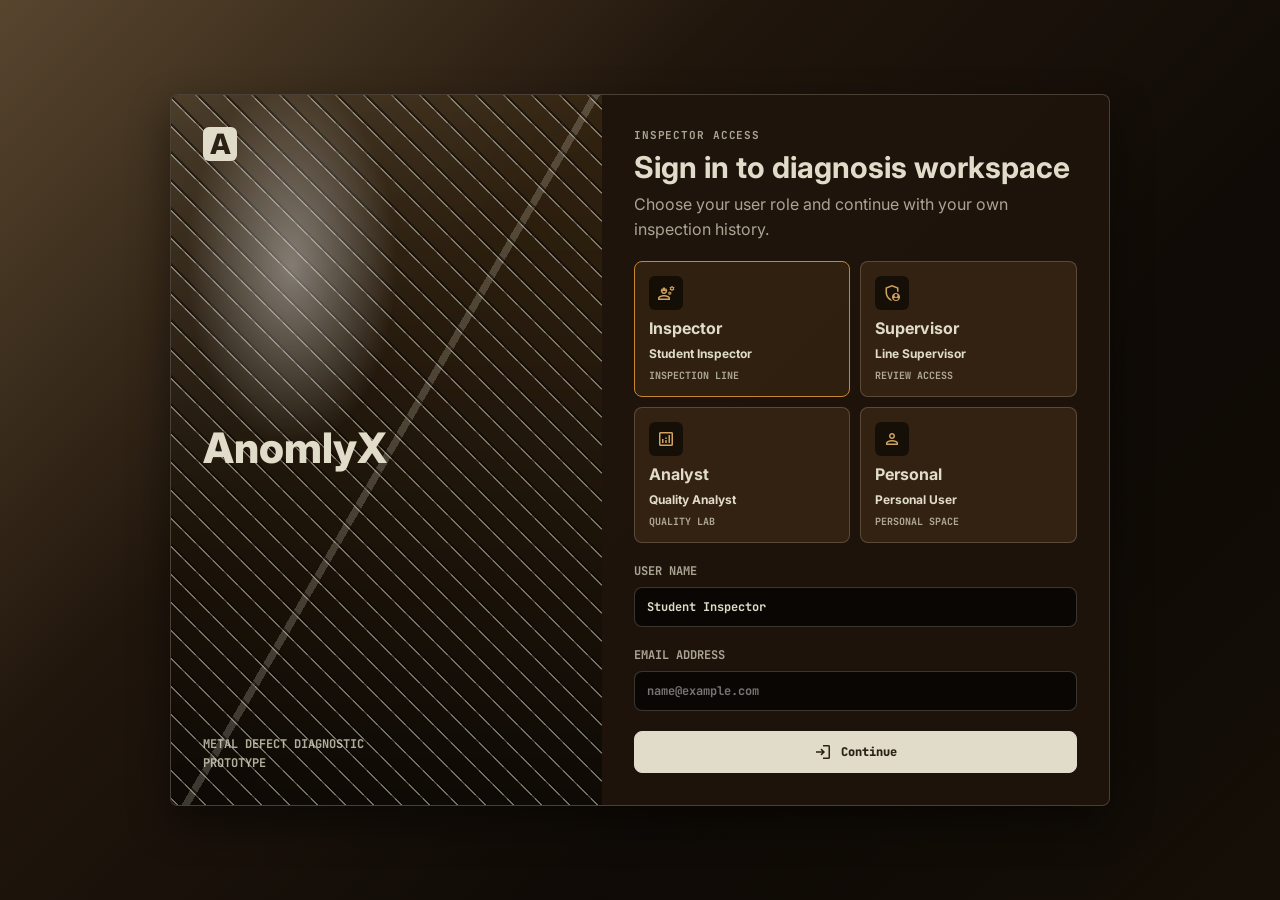
==== commit a0fc97f3: "add color theme to frontend" ====
--- a/frontend/index.html
+++ b/frontend/index.html
@@ -14,7 +14,7 @@
     <div class="login-shell">
       <div class="login-brand">
         <span class="brand-mark">A</span>
-        <span>AnomlyX</span>
+        <span class="login-brand-name">AnomlyX</span>
       </div>
       <form class="login-card" id="loginForm">
         <div>
@@ -28,6 +28,11 @@
         <label>
           User Name
           <input id="loginNameInput" autocomplete="name" placeholder="Enter inspector name">
+        </label>
+
+        <label>
+          Email Address
+          <input id="loginEmailInput" type="email" autocomplete="email" placeholder="name@example.com" required>
         </label>
 
         <button class="primary-action login-submit" type="submit">
@@ -46,7 +51,7 @@
     <div class="topbar-actions">
       <span class="prototype-badge">API Connected</span>
       <span class="user-chip">
-        <span class="material-symbols-outlined">account_circle</span>
+        <span class="material-symbols-outlined">person</span>
         <span id="authUserName">Guest</span>
       </span>
       <button class="topbar-button" id="guideButton" type="button" aria-haspopup="dialog" aria-controls="guideModal">
@@ -69,7 +74,7 @@
       <section class="line-card">
         <span class="material-symbols-outlined">factory</span>
         <div>
-          <strong>Project Alpha</strong>
+          <strong id="sidebarRoleName">Guest</strong>
           <small>Steel Line 04</small>
         </div>
       </section>
--- a/frontend/styles.css
+++ b/frontend/styles.css
@@ -1,54 +1,77 @@
 :root {
-  --bg: #f8f9ff;
-  --surface: #ffffff;
-  --surface-low: #eff4ff;
-  --surface-mid: #e5eeff;
-  --surface-high: #d3e4fe;
-  --text: #0b1c30;
-  --muted: #5e6674;
-  --border: #c6c6cd;
-  --primary: #111827;
-  --accent: #9d4300;
-  --accent-strong: #fd761a;
-  --green: #0f9f6e;
-  --amber: #d97706;
-  --red: #dc2626;
-  --shadow: 0 12px 35px rgba(11, 28, 48, 0.09);
-  --topbar-bg: rgba(255, 255, 255, 0.94);
-  --line-card-bg: rgba(255, 255, 255, 0.62);
-  --input-bg: #ffffff;
-  --upload-bg: #fff7ed;
-  --icon-surface: #ffffff;
-  --badge-bg: #fff2e8;
-  --badge-border: #ffb690;
-  --badge-text: #783200;
-  --radius: 8px;
-}
-
-body[data-theme="dark"] {
-  --bg: #0f141b;
-  --surface: #171d26;
-  --surface-low: #202937;
-  --surface-mid: #151c26;
-  --surface-high: #2b3647;
-  --text: #e8edf5;
-  --muted: #a8b3c3;
-  --border: #354153;
-  --primary: #f4f7fb;
-  --accent: #f59e0b;
-  --accent-strong: #fb923c;
+  --bg: #000000;
+  --surface: rgba(31, 21, 12, 0.94);
+  --surface-low: rgba(65, 45, 21, 0.62);
+  --surface-mid: rgba(31, 21, 12, 0.82);
+  --surface-high: rgba(65, 45, 21, 0.88);
+  --text: #e1dcc9;
+  --muted: rgba(225, 220, 201, 0.72);
+  --border: rgba(225, 220, 201, 0.22);
+  --primary: #e1dcc9;
+  --accent: #d0a35f;
+  --accent-strong: #c98632;
   --green: #34d399;
   --amber: #fbbf24;
-  --red: #f87171;
-  --shadow: 0 14px 36px rgba(0, 0, 0, 0.36);
-  --topbar-bg: rgba(17, 24, 34, 0.94);
-  --line-card-bg: rgba(32, 41, 55, 0.78);
-  --input-bg: #111827;
-  --upload-bg: #241b14;
-  --icon-surface: #202937;
-  --badge-bg: #241b14;
-  --badge-border: #7c3b12;
-  --badge-text: #fed7aa;
+  --red: #fb7185;
+  --shadow: 0 18px 42px rgba(0, 0, 0, 0.46);
+  --topbar-bg: rgba(0, 0, 0, 0.86);
+  --line-card-bg: rgba(65, 45, 21, 0.52);
+  --input-bg: rgba(0, 0, 0, 0.64);
+  --upload-bg: rgba(65, 45, 21, 0.5);
+  --icon-surface: rgba(0, 0, 0, 0.56);
+  --badge-bg: rgba(225, 220, 201, 0.1);
+  --badge-border: rgba(225, 220, 201, 0.34);
+  --badge-text: #e1dcc9;
+  --radius: 8px;
+}
+
+body[data-theme="dark"] {
+  --bg: #000000;
+  --surface: rgba(31, 21, 12, 0.94);
+  --surface-low: rgba(65, 45, 21, 0.62);
+  --surface-mid: rgba(31, 21, 12, 0.82);
+  --surface-high: rgba(65, 45, 21, 0.88);
+  --text: #e1dcc9;
+  --muted: rgba(225, 220, 201, 0.72);
+  --border: rgba(225, 220, 201, 0.22);
+  --primary: #e1dcc9;
+  --accent: #d0a35f;
+  --accent-strong: #c98632;
+  --green: #34d399;
+  --amber: #fbbf24;
+  --red: #fb7185;
+  --shadow: 0 18px 42px rgba(0, 0, 0, 0.46);
+  --topbar-bg: rgba(0, 0, 0, 0.86);
+  --line-card-bg: rgba(65, 45, 21, 0.52);
+  --input-bg: rgba(0, 0, 0, 0.64);
+  --upload-bg: rgba(65, 45, 21, 0.5);
+  --icon-surface: rgba(0, 0, 0, 0.56);
+  --badge-bg: rgba(225, 220, 201, 0.1);
+  --badge-border: rgba(225, 220, 201, 0.34);
+  --badge-text: #e1dcc9;
+}
+
+body[data-theme="light"] {
+  --bg: #e1dcc9;
+  --surface: rgba(255, 252, 241, 0.92);
+  --surface-low: rgba(65, 45, 21, 0.1);
+  --surface-mid: rgba(31, 21, 12, 0.12);
+  --surface-high: rgba(65, 45, 21, 0.18);
+  --text: #000000;
+  --muted: rgba(31, 21, 12, 0.68);
+  --border: rgba(65, 45, 21, 0.22);
+  --primary: #1f150c;
+  --accent: #412d15;
+  --accent-strong: #000000;
+  --shadow: 0 18px 42px rgba(31, 21, 12, 0.16);
+  --topbar-bg: rgba(225, 220, 201, 0.9);
+  --line-card-bg: rgba(255, 252, 241, 0.72);
+  --input-bg: rgba(255, 252, 241, 0.82);
+  --upload-bg: rgba(65, 45, 21, 0.1);
+  --icon-surface: rgba(31, 21, 12, 0.1);
+  --badge-bg: rgba(65, 45, 21, 0.1);
+  --badge-border: rgba(65, 45, 21, 0.26);
+  --badge-text: #1f150c;
 }
 
 * {
@@ -62,9 +85,17 @@
 body {
   margin: 0;
   min-height: 100vh;
-  background: var(--bg);
+  background:
+    linear-gradient(135deg, #412d15 0%, #1f150c 36%, #000000 100%);
+  background-attachment: fixed;
   color: var(--text);
   font-family: Inter, system-ui, -apple-system, BlinkMacSystemFont, "Segoe UI", sans-serif;
+}
+
+body[data-theme="light"] {
+  background:
+    linear-gradient(135deg, #e1dcc9 0%, #d3cab0 46%, #b7a47c 100%);
+  background-attachment: fixed;
 }
 
 button,
@@ -98,9 +129,16 @@
   place-items: center;
   padding: 24px;
   background:
-    linear-gradient(135deg, rgba(253, 118, 26, 0.12), transparent 34%),
-    linear-gradient(315deg, rgba(15, 159, 110, 0.1), transparent 32%),
-    var(--bg);
+    linear-gradient(135deg, rgba(225, 220, 201, 0.14), transparent 34%),
+    linear-gradient(315deg, rgba(65, 45, 21, 0.34), transparent 32%),
+    linear-gradient(135deg, #412d15 0%, #1f150c 36%, #000000 100%);
+}
+
+body[data-theme="light"] .login-view {
+  background:
+    linear-gradient(135deg, rgba(65, 45, 21, 0.12), transparent 34%),
+    linear-gradient(315deg, rgba(31, 21, 12, 0.1), transparent 32%),
+    linear-gradient(135deg, #e1dcc9 0%, #d3cab0 46%, #b7a47c 100%);
 }
 
 body:not(.auth-pending) .login-view {
@@ -119,23 +157,54 @@
 }
 
 .login-brand {
+  position: relative;
+  isolation: isolate;
+  overflow: hidden;
   display: flex;
   min-height: 100%;
   flex-direction: column;
   justify-content: space-between;
   gap: 28px;
   padding: 32px;
-  background: var(--surface-mid);
-  color: var(--text);
+  background:
+    linear-gradient(180deg, rgba(0, 0, 0, 0.22), rgba(0, 0, 0, 0.78)),
+    linear-gradient(135deg, rgba(225, 220, 201, 0.2), transparent 42%),
+    #412d15;
+  color: #e1dcc9;
   font-size: 28px;
   font-weight: 800;
+}
+
+.login-brand::before {
+  content: "";
+  position: absolute;
+  inset: 0;
+  z-index: 0;
+  background:
+    radial-gradient(ellipse at 28% 24%, rgba(255, 255, 255, 0.5), transparent 24%),
+    linear-gradient(45deg, transparent 42%, rgba(225, 220, 201, 0.44) 43% 45%, rgba(0, 0, 0, 0.42) 46% 50%, transparent 51%) 0 0 / 28px 28px,
+    linear-gradient(45deg, transparent 42%, rgba(225, 220, 201, 0.36) 43% 45%, rgba(31, 21, 12, 0.35) 46% 50%, transparent 51%) 14px 14px / 28px 28px,
+    linear-gradient(120deg, transparent 0 50%, rgba(225, 220, 201, 0.28) 50% 51%, transparent 51%);
+  opacity: 0.80;
+  pointer-events: none;
+}
+
+.login-brand > span,
+.login-brand::after {
+  position: relative;
+  z-index: 1;
+}
+
+.login-brand-name {
+  font-size: 42px;
+  line-height: 1;
 }
 
 .login-brand::after {
   content: "Metal Defect Diagnostic Prototype";
   max-width: 220px;
-  color: var(--muted);
-  font-family: "JetBrains Mono", monospace;
+  color: rgba(225, 220, 201, 0.78);
+    font-family: "JetBrains Mono", monospace;
   font-size: 12px;
   font-weight: 700;
   line-height: 1.6;
@@ -191,8 +260,15 @@
 }
 
 .login-user strong,
+.login-user-name,
 .login-user small {
   display: block;
+}
+
+.login-user-name {
+  color: var(--text);
+  font-size: 12px;
+  font-weight: 700;
 }
 
 .login-user small {
@@ -420,7 +496,7 @@
 .side-link.active,
 .side-link:hover {
   background: var(--accent-strong);
-  color: #241000;
+  color: var(--bg);
 }
 
 .content {
@@ -532,7 +608,7 @@
 select:focus,
 textarea:focus {
   border-color: var(--accent-strong);
-  box-shadow: 0 0 0 3px rgba(253, 118, 26, 0.18);
+  box-shadow: 0 0 0 3px rgba(225, 220, 201, 0.16);
 }
 
 .segmented {
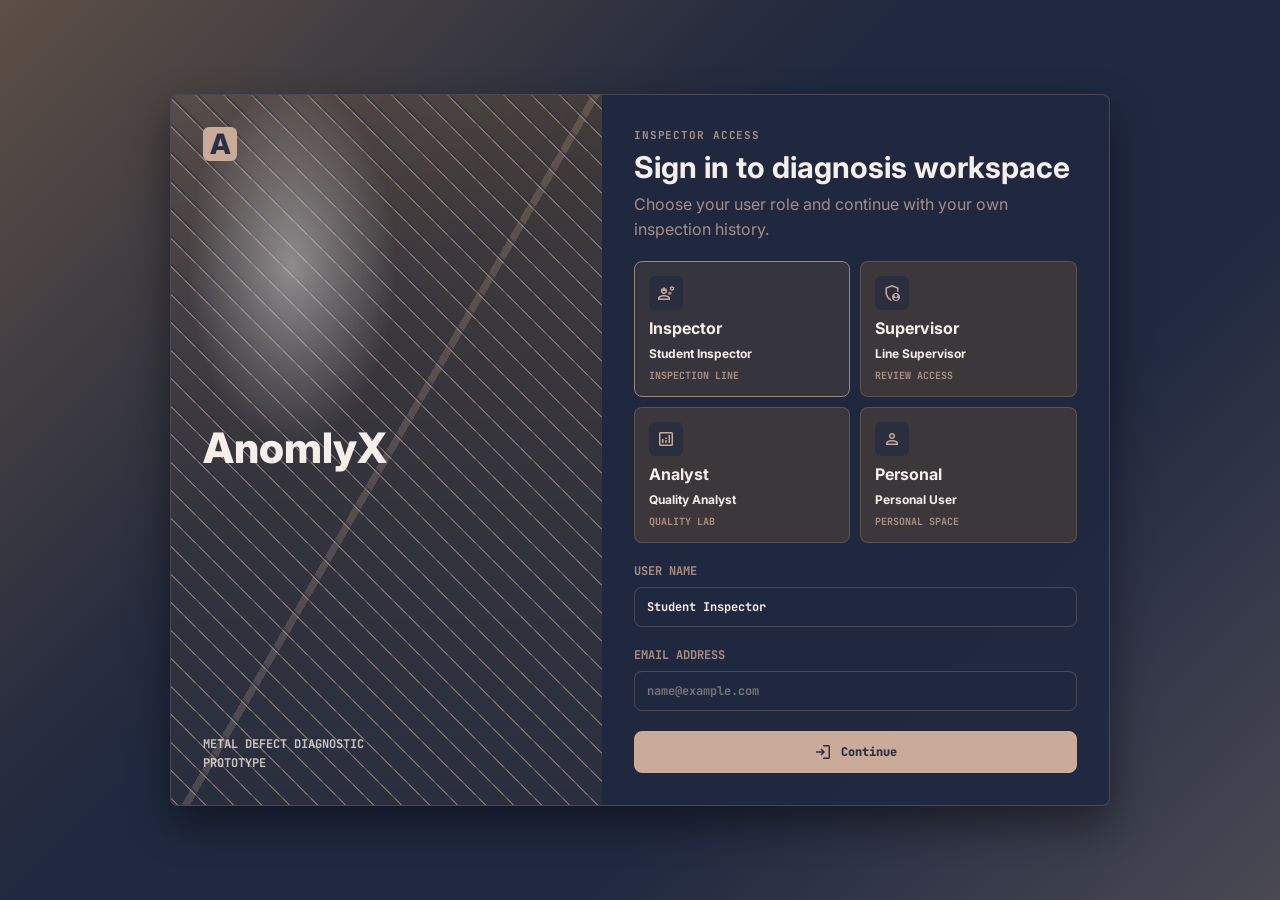
==== commit 037e2008: "modified the theme pf frontend" ====
--- a/frontend/index.html
+++ b/frontend/index.html
@@ -347,4 +347,4 @@
 
   <script src="script.js"></script>
 </body>
-</html>
+</html>
--- a/frontend/styles.css
+++ b/frontend/styles.css
@@ -1,77 +1,80 @@
 :root {
-  --bg: #000000;
-  --surface: rgba(31, 21, 12, 0.94);
-  --surface-low: rgba(65, 45, 21, 0.62);
-  --surface-mid: rgba(31, 21, 12, 0.82);
-  --surface-high: rgba(65, 45, 21, 0.88);
-  --text: #e1dcc9;
-  --muted: rgba(225, 220, 201, 0.72);
-  --border: rgba(225, 220, 201, 0.22);
-  --primary: #e1dcc9;
-  --accent: #d0a35f;
-  --accent-strong: #c98632;
+  --bg: #202940;
+  --surface: rgba(32, 41, 64, 0.94);
+  --surface-low: rgba(75, 64, 56, 0.64);
+  --surface-mid: rgba(32, 41, 64, 0.84);
+  --surface-high: rgba(75, 64, 56, 0.9);
+  --text: #f5eee9;
+  --muted: rgba(202, 170, 152, 0.78);
+  --border: rgba(202, 170, 152, 0.24);
+  --primary: #caaa98;
+  --accent: #caaa98;
+  --accent-strong: #9a8678;
+  --on-accent: #202940;
   --green: #34d399;
   --amber: #fbbf24;
   --red: #fb7185;
   --shadow: 0 18px 42px rgba(0, 0, 0, 0.46);
-  --topbar-bg: rgba(0, 0, 0, 0.86);
-  --line-card-bg: rgba(65, 45, 21, 0.52);
-  --input-bg: rgba(0, 0, 0, 0.64);
-  --upload-bg: rgba(65, 45, 21, 0.5);
-  --icon-surface: rgba(0, 0, 0, 0.56);
-  --badge-bg: rgba(225, 220, 201, 0.1);
-  --badge-border: rgba(225, 220, 201, 0.34);
-  --badge-text: #e1dcc9;
+  --topbar-bg: rgba(32, 41, 64, 0.9);
+  --line-card-bg: rgba(75, 64, 56, 0.54);
+  --input-bg: rgba(32, 41, 64, 0.72);
+  --upload-bg: rgba(75, 64, 56, 0.52);
+  --icon-surface: rgba(32, 41, 64, 0.6);
+  --badge-bg: rgba(202, 170, 152, 0.12);
+  --badge-border: rgba(202, 170, 152, 0.36);
+  --badge-text: #f5eee9;
   --radius: 8px;
 }
 
 body[data-theme="dark"] {
-  --bg: #000000;
-  --surface: rgba(31, 21, 12, 0.94);
-  --surface-low: rgba(65, 45, 21, 0.62);
-  --surface-mid: rgba(31, 21, 12, 0.82);
-  --surface-high: rgba(65, 45, 21, 0.88);
-  --text: #e1dcc9;
-  --muted: rgba(225, 220, 201, 0.72);
-  --border: rgba(225, 220, 201, 0.22);
-  --primary: #e1dcc9;
-  --accent: #d0a35f;
-  --accent-strong: #c98632;
+  --bg: #202940;
+  --surface: rgba(32, 41, 64, 0.94);
+  --surface-low: rgba(75, 64, 56, 0.64);
+  --surface-mid: rgba(32, 41, 64, 0.84);
+  --surface-high: rgba(75, 64, 56, 0.9);
+  --text: #f5eee9;
+  --muted: rgba(202, 170, 152, 0.78);
+  --border: rgba(202, 170, 152, 0.24);
+  --primary: #caaa98;
+  --accent: #caaa98;
+  --accent-strong: #9a8678;
+  --on-accent: #202940;
   --green: #34d399;
   --amber: #fbbf24;
   --red: #fb7185;
   --shadow: 0 18px 42px rgba(0, 0, 0, 0.46);
-  --topbar-bg: rgba(0, 0, 0, 0.86);
-  --line-card-bg: rgba(65, 45, 21, 0.52);
-  --input-bg: rgba(0, 0, 0, 0.64);
-  --upload-bg: rgba(65, 45, 21, 0.5);
-  --icon-surface: rgba(0, 0, 0, 0.56);
-  --badge-bg: rgba(225, 220, 201, 0.1);
-  --badge-border: rgba(225, 220, 201, 0.34);
-  --badge-text: #e1dcc9;
+  --topbar-bg: rgba(32, 41, 64, 0.9);
+  --line-card-bg: rgba(75, 64, 56, 0.54);
+  --input-bg: rgba(32, 41, 64, 0.72);
+  --upload-bg: rgba(75, 64, 56, 0.52);
+  --icon-surface: rgba(32, 41, 64, 0.6);
+  --badge-bg: rgba(202, 170, 152, 0.12);
+  --badge-border: rgba(202, 170, 152, 0.36);
+  --badge-text: #f5eee9;
 }
 
 body[data-theme="light"] {
-  --bg: #e1dcc9;
-  --surface: rgba(255, 252, 241, 0.92);
-  --surface-low: rgba(65, 45, 21, 0.1);
-  --surface-mid: rgba(31, 21, 12, 0.12);
-  --surface-high: rgba(65, 45, 21, 0.18);
-  --text: #000000;
-  --muted: rgba(31, 21, 12, 0.68);
-  --border: rgba(65, 45, 21, 0.22);
-  --primary: #1f150c;
-  --accent: #412d15;
-  --accent-strong: #000000;
-  --shadow: 0 18px 42px rgba(31, 21, 12, 0.16);
-  --topbar-bg: rgba(225, 220, 201, 0.9);
-  --line-card-bg: rgba(255, 252, 241, 0.72);
-  --input-bg: rgba(255, 252, 241, 0.82);
-  --upload-bg: rgba(65, 45, 21, 0.1);
-  --icon-surface: rgba(31, 21, 12, 0.1);
-  --badge-bg: rgba(65, 45, 21, 0.1);
-  --badge-border: rgba(65, 45, 21, 0.26);
-  --badge-text: #1f150c;
+  --bg: #caaa98;
+  --surface: rgba(245, 238, 233, 0.93);
+  --surface-low: rgba(154, 134, 120, 0.18);
+  --surface-mid: rgba(154, 134, 120, 0.2);
+  --surface-high: rgba(75, 64, 56, 0.16);
+  --text: #202940;
+  --muted: rgba(75, 64, 56, 0.72);
+  --border: rgba(75, 64, 56, 0.24);
+  --primary: #202940;
+  --accent: #4b4038;
+  --accent-strong: #9a8678;
+  --on-accent: #f5eee9;
+  --shadow: 0 18px 42px rgba(32, 41, 64, 0.16);
+  --topbar-bg: rgba(202, 170, 152, 0.9);
+  --line-card-bg: rgba(245, 238, 233, 0.72);
+  --input-bg: rgba(245, 238, 233, 0.84);
+  --upload-bg: rgba(154, 134, 120, 0.18);
+  --icon-surface: rgba(32, 41, 64, 0.1);
+  --badge-bg: rgba(75, 64, 56, 0.1);
+  --badge-border: rgba(75, 64, 56, 0.28);
+  --badge-text: #202940;
 }
 
 * {
@@ -86,7 +89,7 @@
   margin: 0;
   min-height: 100vh;
   background:
-    linear-gradient(135deg, #412d15 0%, #1f150c 36%, #000000 100%);
+    linear-gradient(135deg, #4b4038 0%, #202940 42%, #202940 100%);
   background-attachment: fixed;
   color: var(--text);
   font-family: Inter, system-ui, -apple-system, BlinkMacSystemFont, "Segoe UI", sans-serif;
@@ -94,7 +97,7 @@
 
 body[data-theme="light"] {
   background:
-    linear-gradient(135deg, #e1dcc9 0%, #d3cab0 46%, #b7a47c 100%);
+    linear-gradient(135deg, #caaa98 0%, #9a8678 48%, #4b4038 100%);
   background-attachment: fixed;
 }
 
@@ -129,16 +132,16 @@
   place-items: center;
   padding: 24px;
   background:
-    linear-gradient(135deg, rgba(225, 220, 201, 0.14), transparent 34%),
-    linear-gradient(315deg, rgba(65, 45, 21, 0.34), transparent 32%),
-    linear-gradient(135deg, #412d15 0%, #1f150c 36%, #000000 100%);
+    linear-gradient(135deg, rgba(202, 170, 152, 0.14), transparent 34%),
+    linear-gradient(315deg, rgba(154, 134, 120, 0.34), transparent 32%),
+    linear-gradient(135deg, #4b4038 0%, #202940 42%, #202940 100%);
 }
 
 body[data-theme="light"] .login-view {
   background:
-    linear-gradient(135deg, rgba(65, 45, 21, 0.12), transparent 34%),
-    linear-gradient(315deg, rgba(31, 21, 12, 0.1), transparent 32%),
-    linear-gradient(135deg, #e1dcc9 0%, #d3cab0 46%, #b7a47c 100%);
+    linear-gradient(135deg, rgba(75, 64, 56, 0.12), transparent 34%),
+    linear-gradient(315deg, rgba(32, 41, 64, 0.1), transparent 32%),
+    linear-gradient(135deg, #caaa98 0%, #9a8678 48%, #4b4038 100%);
 }
 
 body:not(.auth-pending) .login-view {
@@ -167,10 +170,10 @@
   gap: 28px;
   padding: 32px;
   background:
-    linear-gradient(180deg, rgba(0, 0, 0, 0.22), rgba(0, 0, 0, 0.78)),
-    linear-gradient(135deg, rgba(225, 220, 201, 0.2), transparent 42%),
-    #412d15;
-  color: #e1dcc9;
+    linear-gradient(180deg, rgba(32, 41, 64, 0.22), rgba(32, 41, 64, 0.78)),
+    linear-gradient(135deg, rgba(202, 170, 152, 0.22), transparent 42%),
+    #4b4038;
+  color: #f5eee9;
   font-size: 28px;
   font-weight: 800;
 }
@@ -182,9 +185,9 @@
   z-index: 0;
   background:
     radial-gradient(ellipse at 28% 24%, rgba(255, 255, 255, 0.5), transparent 24%),
-    linear-gradient(45deg, transparent 42%, rgba(225, 220, 201, 0.44) 43% 45%, rgba(0, 0, 0, 0.42) 46% 50%, transparent 51%) 0 0 / 28px 28px,
-    linear-gradient(45deg, transparent 42%, rgba(225, 220, 201, 0.36) 43% 45%, rgba(31, 21, 12, 0.35) 46% 50%, transparent 51%) 14px 14px / 28px 28px,
-    linear-gradient(120deg, transparent 0 50%, rgba(225, 220, 201, 0.28) 50% 51%, transparent 51%);
+    linear-gradient(45deg, transparent 42%, rgba(202, 170, 152, 0.44) 43% 45%, rgba(32, 41, 64, 0.42) 46% 50%, transparent 51%) 0 0 / 28px 28px,
+    linear-gradient(45deg, transparent 42%, rgba(202, 170, 152, 0.36) 43% 45%, rgba(75, 64, 56, 0.35) 46% 50%, transparent 51%) 14px 14px / 28px 28px,
+    linear-gradient(120deg, transparent 0 50%, rgba(202, 170, 152, 0.28) 50% 51%, transparent 51%);
   opacity: 0.80;
   pointer-events: none;
 }
@@ -203,7 +206,7 @@
 .login-brand::after {
   content: "Metal Defect Diagnostic Prototype";
   max-width: 220px;
-  color: rgba(225, 220, 201, 0.78);
+  color: rgba(245, 238, 233, 0.78);
     font-family: "JetBrains Mono", monospace;
   font-size: 12px;
   font-weight: 700;
@@ -496,7 +499,7 @@
 .side-link.active,
 .side-link:hover {
   background: var(--accent-strong);
-  color: var(--bg);
+  color: var(--on-accent);
 }
 
 .content {
@@ -608,7 +611,7 @@
 select:focus,
 textarea:focus {
   border-color: var(--accent-strong);
-  box-shadow: 0 0 0 3px rgba(225, 220, 201, 0.16);
+  box-shadow: 0 0 0 3px rgba(202, 170, 152, 0.2);
 }
 
 .segmented {
@@ -633,7 +636,7 @@
 .segmented button.active {
   background: var(--surface);
   color: var(--text);
-  box-shadow: 0 1px 8px rgba(11, 28, 48, 0.08);
+  box-shadow: 0 1px 8px rgba(32, 41, 64, 0.08);
 }
 
 .upload-box {
@@ -825,7 +828,7 @@
 .coordinate {
   position: absolute;
   padding: 5px 8px;
-  background: rgba(0, 0, 0, 0.62);
+  background: rgba(32, 41, 64, 0.72);
   color: white;
   font-family: "JetBrains Mono", monospace;
   font-size: 10px;
@@ -947,7 +950,7 @@
   border: 1px solid var(--border);
   border-radius: var(--radius);
   background: var(--surface);
-  box-shadow: 0 8px 20px rgba(11, 28, 48, 0.06);
+  box-shadow: 0 8px 20px rgba(32, 41, 64, 0.06);
 }
 
 .defect-card-body {
@@ -1036,8 +1039,8 @@
 
 .history-grid {
   display: grid;
-  grid-template-columns: repeat(2, minmax(0, 1fr));
-  gap: 18px;
+  grid-template-columns: repeat(3, minmax(0, 1fr));
+  gap: 12px;
 }
 
 .history-card {
@@ -1045,27 +1048,27 @@
   border: 1px solid var(--border);
   border-radius: var(--radius);
   background: var(--surface);
-  box-shadow: 0 8px 20px rgba(11, 28, 48, 0.06);
+  box-shadow: 0 8px 20px rgba(32, 41, 64, 0.06);
 }
 
 .history-card > img {
   display: block;
   width: 100%;
-  aspect-ratio: 2.2;
+  aspect-ratio: 2.8;
   background: var(--primary);
   object-fit: cover;
 }
 
 .history-card-body {
-  padding: 16px;
+  padding: 12px;
 }
 
 .history-card-top {
   display: flex;
   align-items: flex-start;
   justify-content: space-between;
-  gap: 12px;
-  margin-bottom: 14px;
+  gap: 8px;
+  margin-bottom: 10px;
 }
 
 .history-card-top small,
@@ -1080,19 +1083,19 @@
 
 .history-card h2 {
   margin: 4px 0 0;
-  font-size: 20px;
+  font-size: 16px;
 }
 
 .history-meta {
   display: grid;
   grid-template-columns: repeat(2, minmax(0, 1fr));
-  gap: 10px;
-  margin-bottom: 14px;
+  gap: 8px;
+  margin-bottom: 10px;
 }
 
 .history-meta span {
   min-width: 0;
-  padding: 10px;
+  padding: 8px;
   border-radius: var(--radius);
   background: var(--surface-low);
   color: var(--text);
@@ -1105,8 +1108,12 @@
 }
 
 .history-card p {
-  margin: 0 0 14px;
-  color: var(--muted);
+  display: -webkit-box;
+  margin: 0 0 10px;
+  overflow: hidden;
+  color: var(--muted);
+  -webkit-box-orient: vertical;
+  -webkit-line-clamp: 2;
   line-height: 1.55;
 }
 
@@ -1114,7 +1121,7 @@
   display: flex;
   align-items: center;
   justify-content: space-between;
-  gap: 12px;
+  gap: 8px;
 }
 
 .empty-state {
@@ -1266,7 +1273,7 @@
   display: grid;
   place-items: center;
   padding: 24px;
-  background: rgba(8, 13, 22, 0.62);
+  background: rgba(32, 41, 64, 0.62);
 }
 
 .guide-modal[hidden] {
